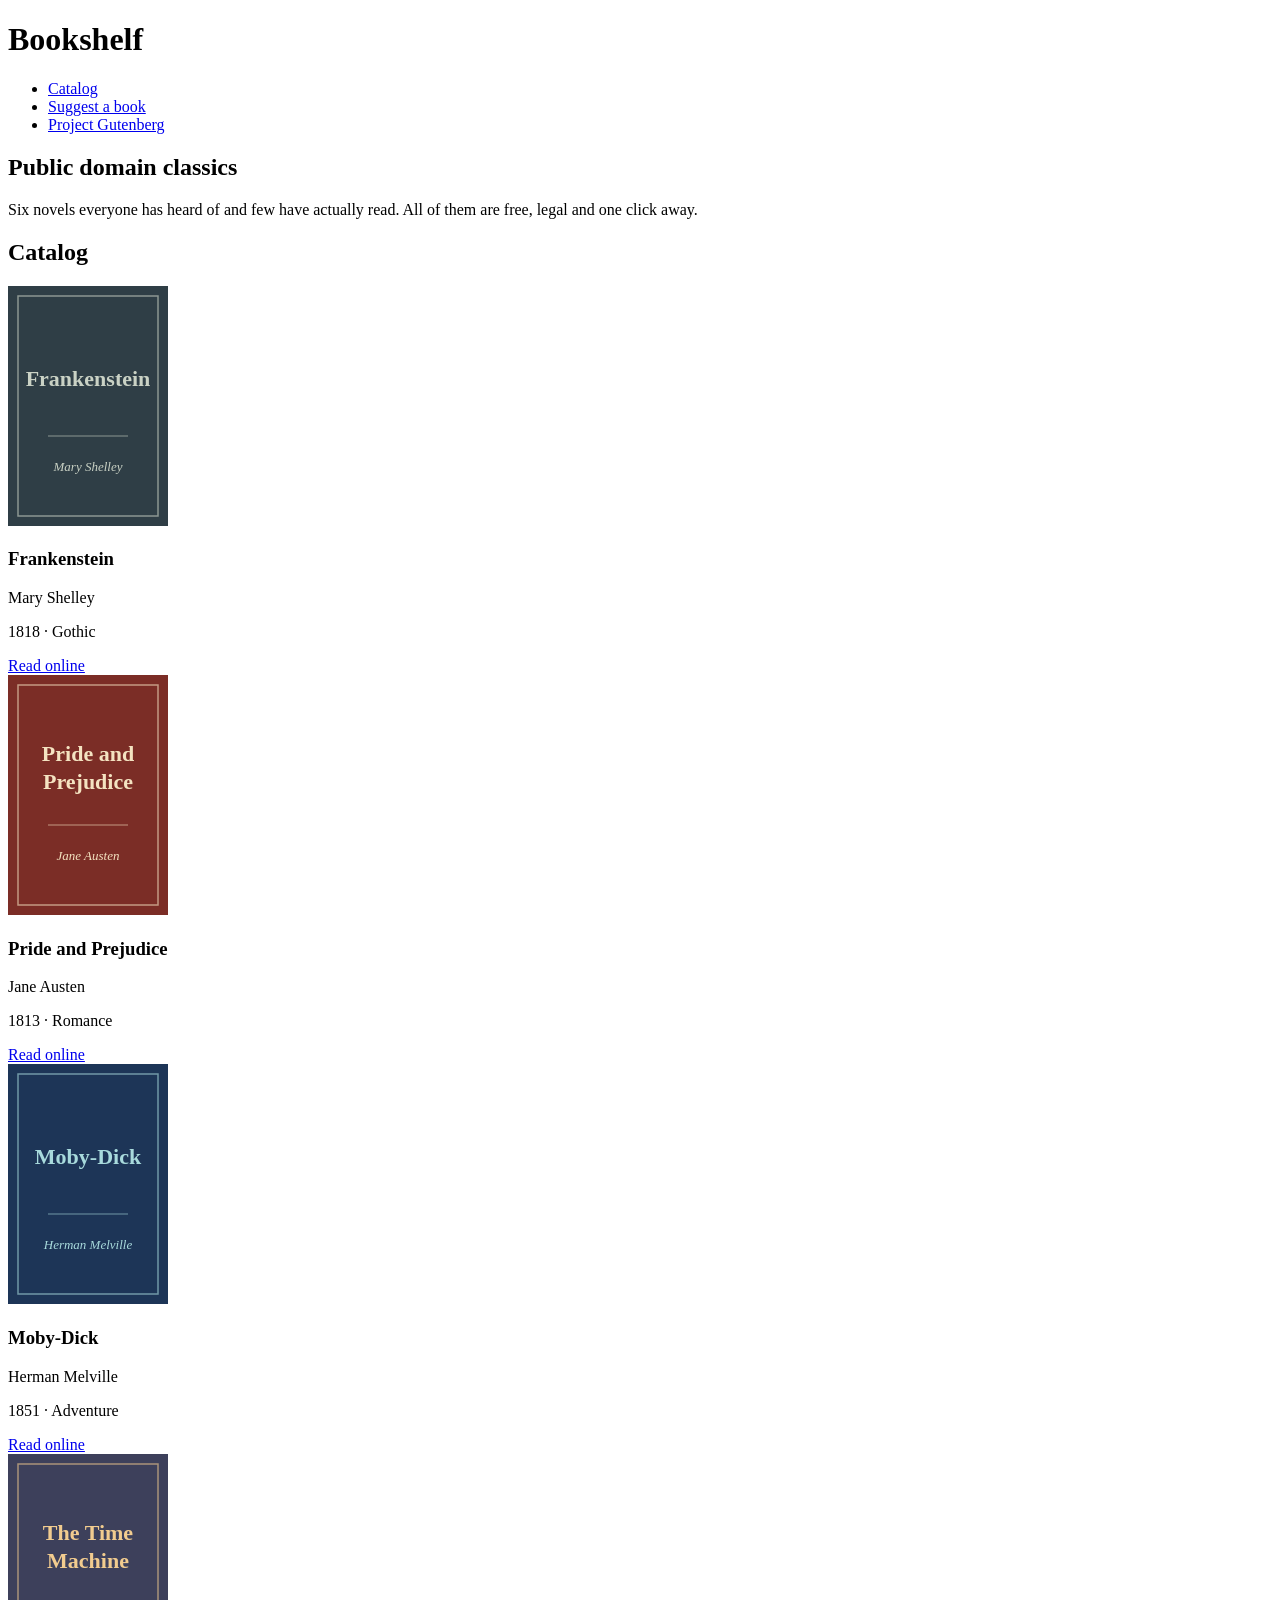
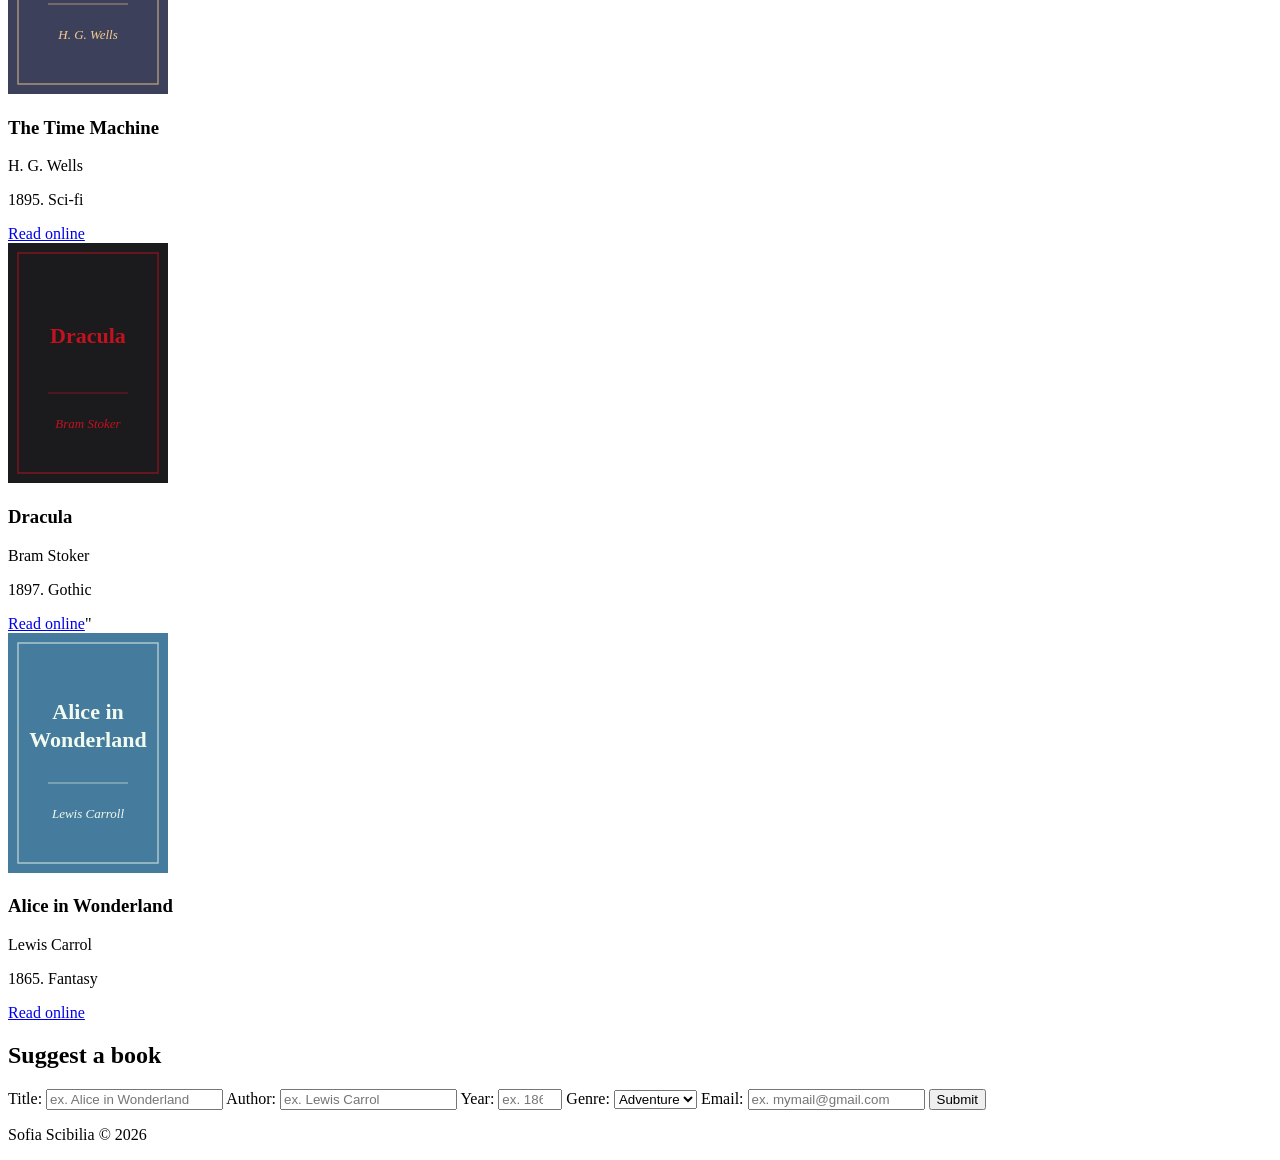
==== web-development/exercises/live labs/lab01/starter/index.html @ 5e3153b5 "Live lab 01 - HTML structure of the Bookshelf project" ====
<!doctype html>
<html lang="en">
  <head>
    <meta charset="UTF-8" />
    <meta name="viewport" content="width=device-width, initial-scale=1.0" />
    <title>Bookshelf</title>
    <link rel="stylesheet" href="css/style.css" />
  </head>
  <body>
    <header class="site-header">
      <h1 class="logo">Bookshelf</h1>
      <nav>
        <ul class="nav-list">
          <li><a href="#catalog" class="active">Catalog</a></li>
          <li><a href="#suggest">Suggest a book</a></li>
          <li><a href="https://www.gutenberg.org" target="_blank" rel="noopener">Project Gutenberg</a></li>
        </ul>
      </nav>
    </header>

    <main>
      <section class="intro">
        <h2>Public domain classics</h2>
        <p>Six novels everyone has heard of and few have actually read. All of them are free, legal and one click away.</p>
      </section>

      <section id="catalog" class="catalog">
        <h2>Catalog</h2>

        <!-- One card is done for you. Use it as a model. -->
        <article class="book-card">
          <img src="img/frankenstein.svg" alt="Cover of Frankenstein by Mary Shelley" width="160" height="240" />
          <h3>Frankenstein</h3>
          <p class="author">Mary Shelley</p>
          <p class="meta"><span class="year">1818</span> · <span class="genre">Gothic</span></p>
          <a href="https://www.gutenberg.org/ebooks/84" target="_blank" rel="noopener" class="btn">Read online</a>
        </article>

        <article class="book-card">
          <img src="img/pride-and-prejudice.svg" alt="Cover of Pride and Prejudice by Jane Austen" width="160" height="240" />
          <h3>Pride and Prejudice</h3>
          <p class="author">Jane Austen</p>
          <p class="meta"><span class="year">1813</span> · <span class="genre">Romance</span></p>
          <a href="https://www.gutenberg.org/ebooks/1342" target="_blank" rel="noopener" class="btn">Read online</a>
        </article>

        <article class="book-card featured">
          <img src="img/moby-dick.svg" alt="Cover of Moby-Dick by Herman Melville" width="160" height="240" />
          <h3>Moby-Dick</h3>
          <p class="author">Herman Melville</p>
          <p class="meta"><span class="year">1851</span> · <span class="genre">Adventure</span></p>
          <a href="https://www.gutenberg.org/ebooks/2701" target="_blank" rel="noopener" class="btn">Read online</a>
        </article>

        <article class="book-card">
          <img src="img/the-time-machine.svg" alt="Cover of The Time Machine by H. G. Wells" width="160" height="240" />
          <h3>The Time Machine</h3>
          <p class="author">H. G. Wells</p>
          <p class="meta"><span class="year">1895</span>. <span class="genre">Sci-fi</span></p>
          <a href="https://www.gutenberg.org/ebooks/35" target="_blank" rel="noopener" class="btn">Read online</a>
        </article>

        <article class="book-card">
          <img src="img/dracula.svg" alt="Cover of Dracula by Bram Stoker" width="160" height="240" />
          <h3>Dracula</h3>
          <p class="author">Bram Stoker</p>
          <p class="meta"><span class="year">1897</span>. <span class="genre">Gothic</span></p>
          <a href="https://www.gutenberg.org/ebooks/345" target="_blank" rel="noopener" class="btn">Read online</a>"
        </article>

        <article>
          <img src="img/alice-in-wonderland.svg" alt="Cover of Alice in Wonderland by Lewis Carrol" width="160" height="240" />
          <h3>Alice in Wonderland</h3>
          <p class="author">Lewis Carrol</p>
          <p class="year"><span class="year">1865</span>. <span>Fantasy</span></p>
          <a href="https://www.gutenberg.org/ebooks/11">Read online</a>
        </article>
      </section>

      <section id="suggest" class="suggest">
        <h2>Suggest a book</h2>
        <form>
          <label for="title">Title: </label>
          <input type="text" id="title" required placeholder="ex. Alice in Wonderland" />
          <label for="author">Author: </label>
          <input type="text" id="author" required placeholder="ex. Lewis Carrol" />
          <label for="year">Year: </label>
          <input type="number" id="year" min="1450" max="1929" placeholder="ex. 1865" />
          <label for="genre">Genre: </label>
          <select id="genre">
            <option>Adventure</option>
            <option>Gothic</option>
            <option>Romance</option>
            <option>Sci-fi</option>
            <option>Fantasy</option>
          </select>
          <label for="email">Email: </label>
          <input type="email" id="email" required placeholder="ex. mymail@gmail.com" />
          <button>Submit</button>
        </form>
      </section>
    </main>

    <footer class="site-footer">
      <p>Sofia Scibilia &copy 2026 </p>
    </footer>
  </body>
</html>
---- web-development/exercises/live labs/lab01/starter/css/style.css ----
/* =========================================================
   Bookshelf · Live Lab 1 · STARTER
   Work through the TODOs in order. Check every step in the
   browser (Live Server) and inspect it with DevTools.
   Palette:  navy #1d3557 · light blue #a8dadc · sand #f2cc8f
             brick #7b2d26 · paper #faf7f2
   ========================================================= */

/* TODO A — Universal selector
   Reset margin and padding on every element and set box-sizing: border-box. */


/* TODO B — Element selectors
   body: serif font, line-height 1.6, paper background, dark text.
   h1, h2, h3: sans-serif font.
   h2: brick color, some space below. */


/* TODO C — Header
   .site-header: navy background, light text, padding, centered text. */


/* TODO D — Navigation
   1. Descendant selector: links inside .site-header nav -> light blue, no underline.
   2. Child selector: .nav-list > li -> display: inline, no bullets, side margins.
   3. Pseudo-classes: :hover and :focus -> white + underline.
   4. The .active link -> sand color, bold. */


/* TODO E — Attribute selector + pseudo-element
   Every link with target="_blank" gets a " ↗" after it (use ::after and content). */


/* TODO F — main: max-width 720px, centered with margin auto, some padding. */


/* TODO G — Book cards
   .book-card: white background, thin border, rounded corners, padding,
   space below, centered text.
   .author: italic, grey.   .meta: smaller, grey.   .genre: uppercase. */


/* TODO H — Cascade & specificity
   1. .book-card.featured -> pale yellow background, sand border.
   2. Before writing it, predict: will it win against .book-card? Why?
   3. Try moving the rule ABOVE .book-card. Does anything change? */


/* TODO I — Buttons (.btn and button)
   Navy background, white text, no border, rounded, padding.
   :hover -> lighter blue (#457b9d). */


/* TODO J — Form
   Labels on their own line (display: block), bold.
   Inputs and select full width, padding, border, rounded.
   :focus -> visible outline.
   BONUS: red border on invalid fields, but only after the user typed
   something (hint: :invalid combined with :not(:placeholder-shown)). */


/* TODO K — Footer: centered, small grey text, top border. */
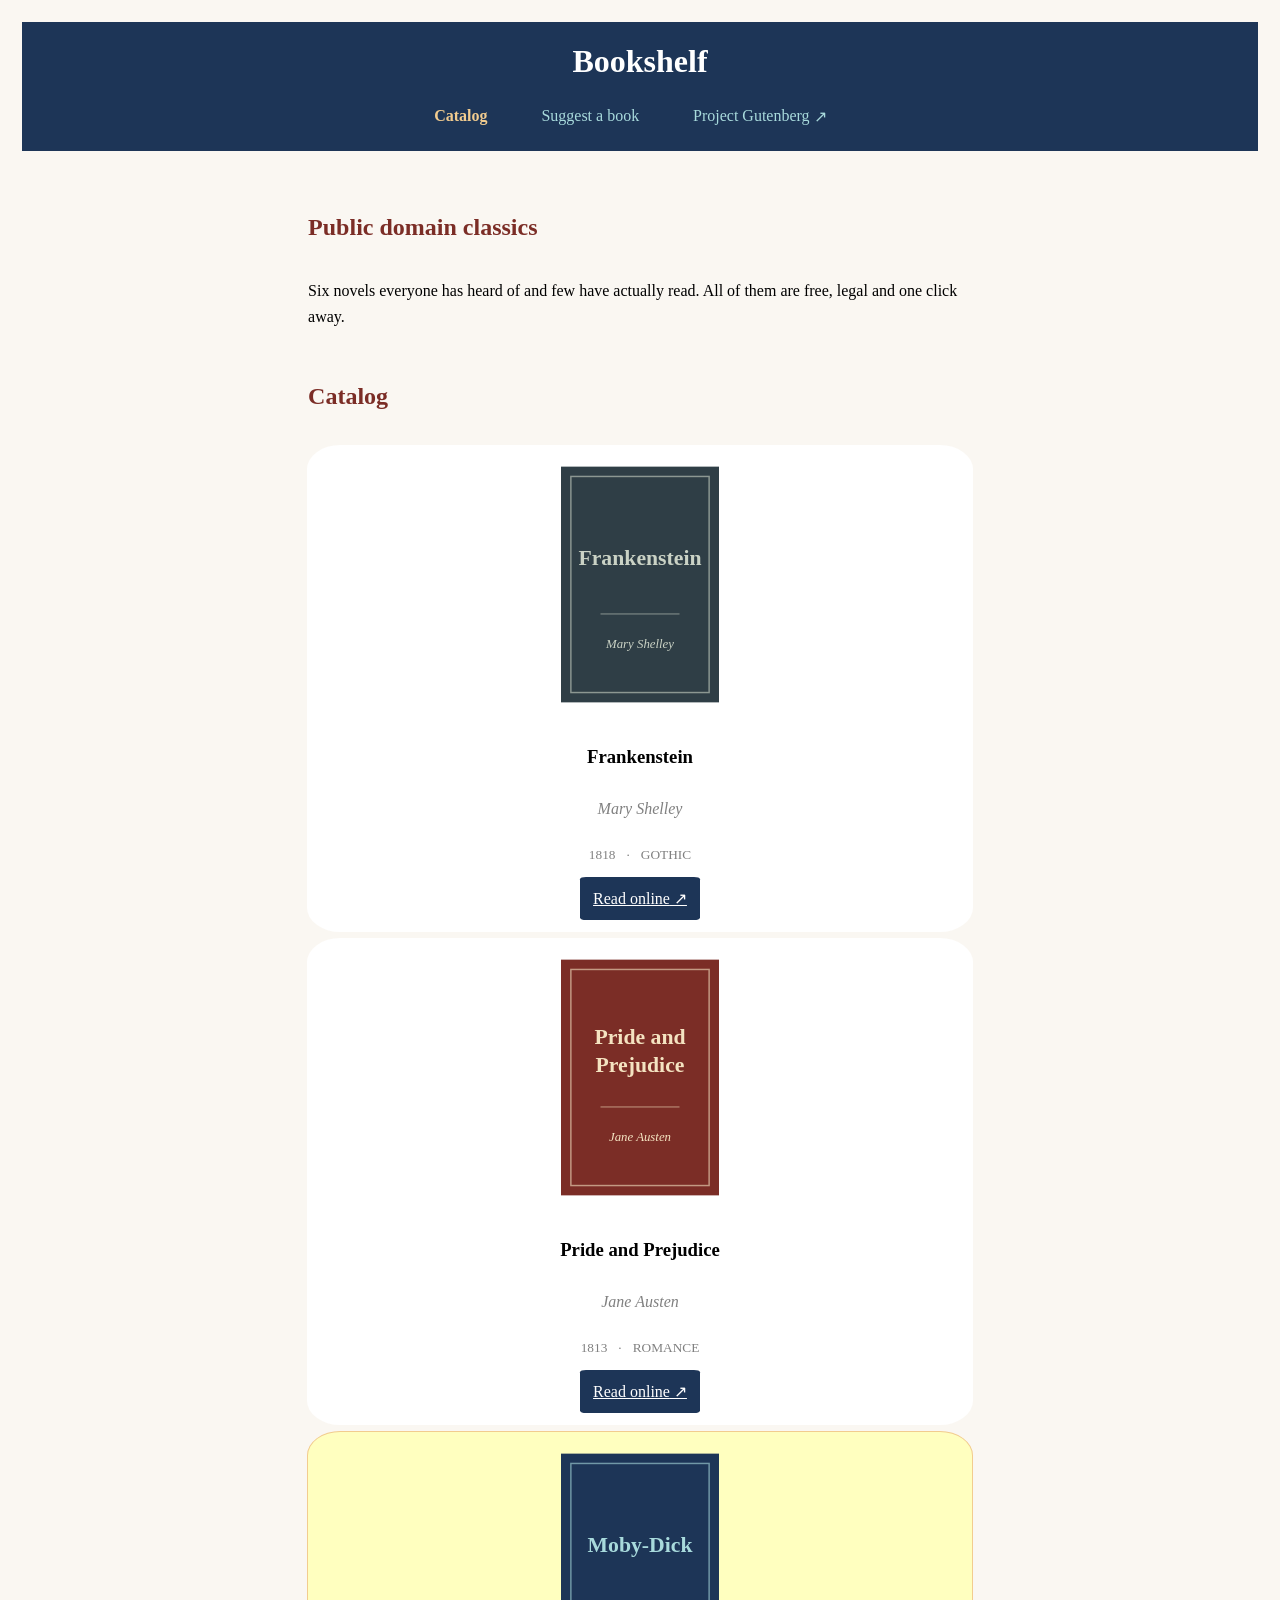
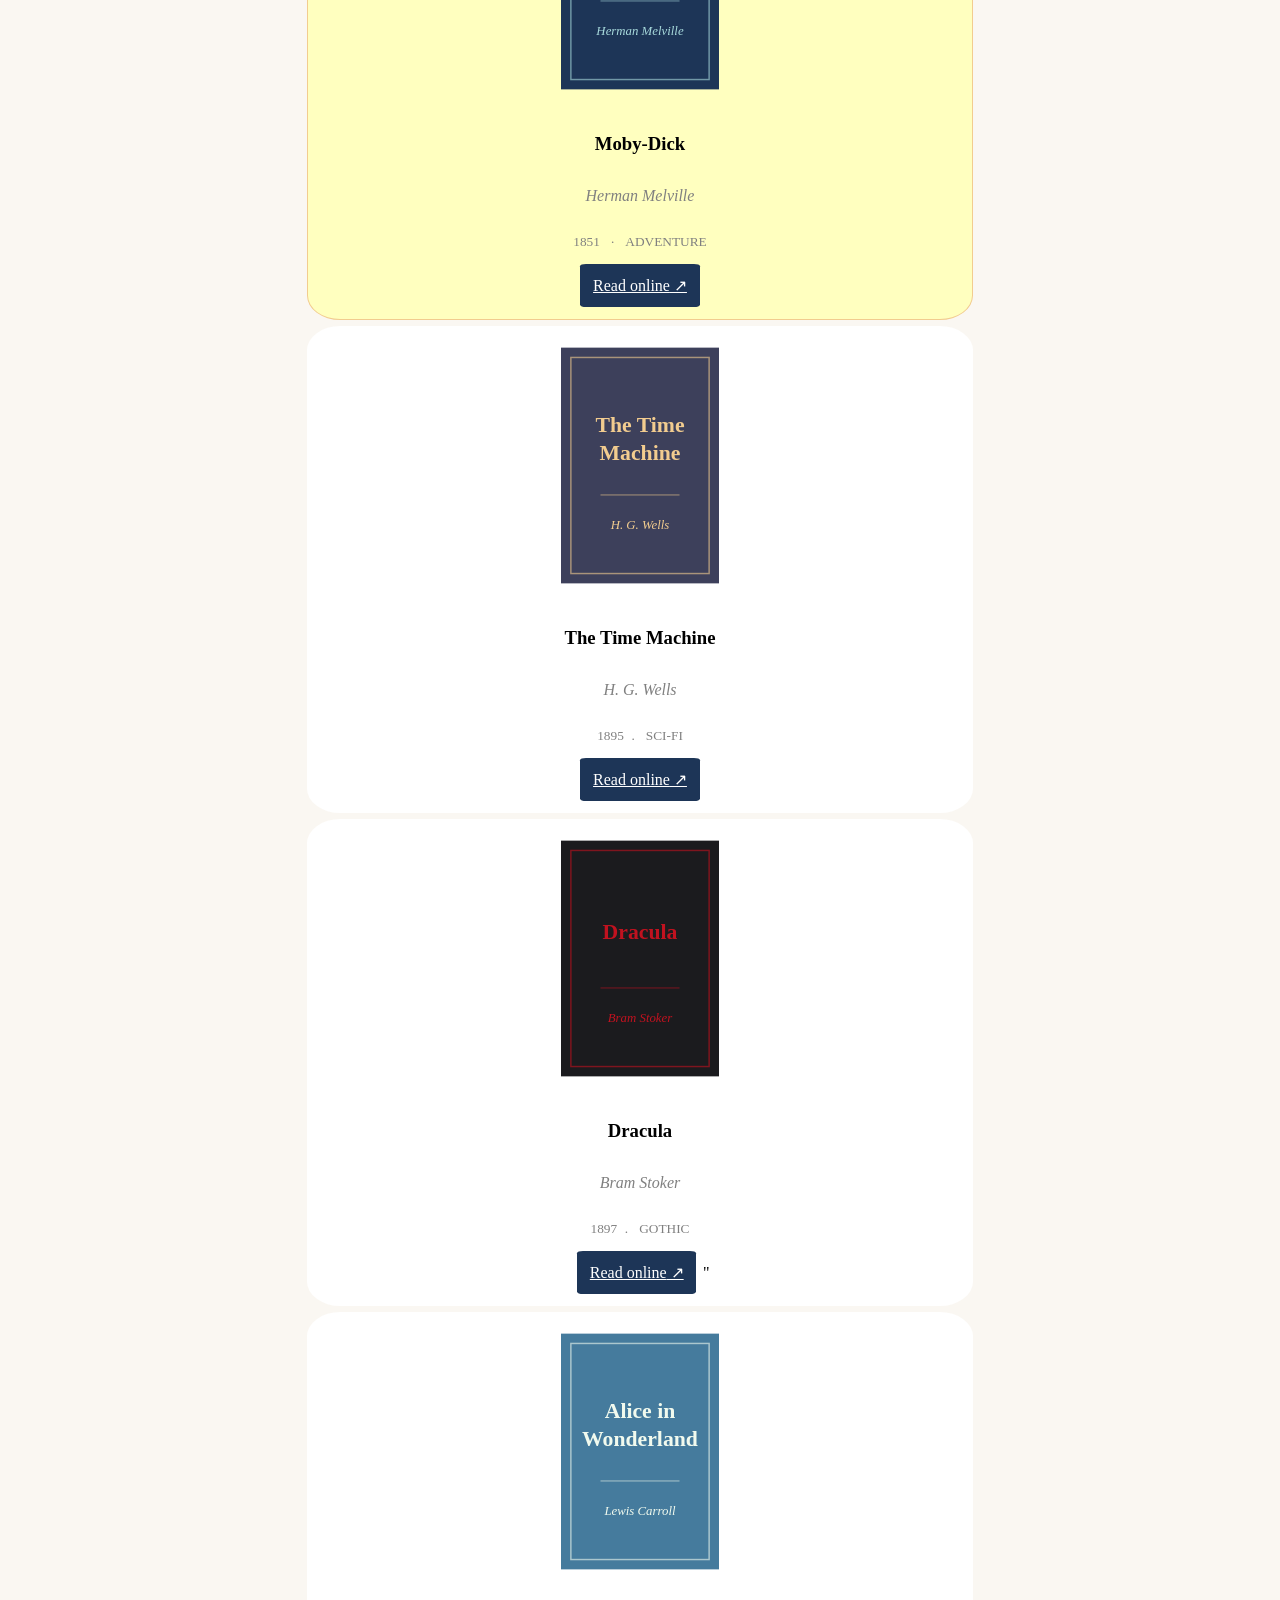
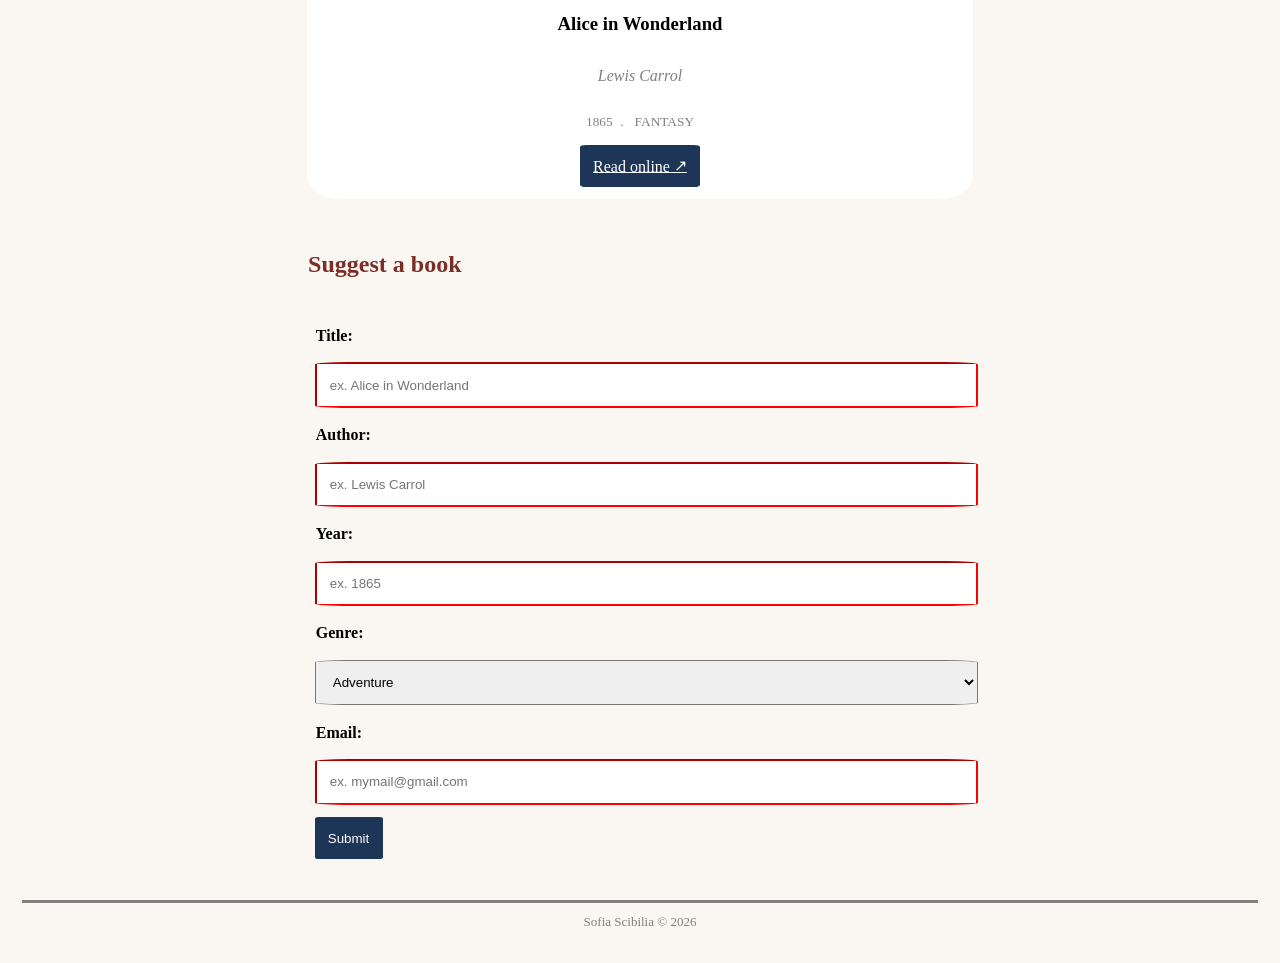
==== commit 909636dd: "Live lab 01 - added CSS to the HTML index.html" ====
--- a/web-development/exercises/live labs/lab01/starter/index.html
+++ b/web-development/exercises/live labs/lab01/starter/index.html
@@ -68,16 +68,16 @@
           <a href="https://www.gutenberg.org/ebooks/345" target="_blank" rel="noopener" class="btn">Read online</a>"
         </article>
 
-        <article>
+        <article class="book-card">
           <img src="img/alice-in-wonderland.svg" alt="Cover of Alice in Wonderland by Lewis Carrol" width="160" height="240" />
           <h3>Alice in Wonderland</h3>
           <p class="author">Lewis Carrol</p>
-          <p class="year"><span class="year">1865</span>. <span>Fantasy</span></p>
-          <a href="https://www.gutenberg.org/ebooks/11">Read online</a>
+          <p class="meta"><span class="year">1865</span>. <span class="genre">Fantasy</span></p>
+          <a href="https://www.gutenberg.org/ebooks/11" target="_blank" rel="noopener" class="btn">Read online</a>
         </article>
       </section>
 
-      <section id="suggest" class="suggest">
+      <section id="suggest-form" class="suggest-form">
         <h2>Suggest a book</h2>
         <form>
           <label for="title">Title: </label>
--- a/web-development/exercises/live labs/lab01/starter/css/style.css
+++ b/web-development/exercises/live labs/lab01/starter/css/style.css
@@ -1,62 +1,119 @@
-/* =========================================================
-   Bookshelf · Live Lab 1 · STARTER
-   Work through the TODOs in order. Check every step in the
-   browser (Live Server) and inspect it with DevTools.
-   Palette:  navy #1d3557 · light blue #a8dadc · sand #f2cc8f
-             brick #7b2d26 · paper #faf7f2
-   ========================================================= */
+* {
+   margin: 0.5vw;
+   padding: 0.1vw;
+   box-sizing: border-box;
+}
 
-/* TODO A — Universal selector
-   Reset margin and padding on every element and set box-sizing: border-box. */
+body {
+   font-family: Georgia, 'Times New Roman', Times, serif;
+   line-height: 1.6;
+   background-color: #faf7f2;
+   color: black;
+}
 
+h1, h2, h3 {
+   font-family: Arial, Helvetica, sans-serif sans-serif;
+}
 
-/* TODO B — Element selectors
-   body: serif font, line-height 1.6, paper background, dark text.
-   h1, h2, h3: sans-serif font.
-   h2: brick color, some space below. */
+h2 {
+   color: #7b2d26;
+   line-height: 3.5;
+}
 
+.site-header {
+   background-color: #1d3557;
+   color: white;
+   padding: 0.5vw;
+   text-align: center;
+   & nav a {
+      color: #a8dadc;
+      text-decoration: none;
+      &:hover, &:focus {
+         color: white;
+         text-decoration: underline;
+      }
+      &.active {
+         color: #f2cc8f;
+         font-weight: bold;
+      }
+   }
+}
 
-/* TODO C — Header
-   .site-header: navy background, light text, padding, centered text. */
+.nav-list li {
+   display: inline;
+   list-style-type: none;
+   margin-right: 2vw;
+}
 
+a[target="_blank"]::after {
+   content: " ↗";
+}
 
-/* TODO D — Navigation
-   1. Descendant selector: links inside .site-header nav -> light blue, no underline.
-   2. Child selector: .nav-list > li -> display: inline, no bullets, side margins.
-   3. Pseudo-classes: :hover and :focus -> white + underline.
-   4. The .active link -> sand color, bold. */
+main {
+   max-width: 720px;
+   margin: auto;
+   padding: 1vw;
+}
 
+.book-card {
+   background-color: white;
+   border: thin;
+   border-radius: 5%;
+   padding: 1vw;
+   line-height: 2.5;
+   text-align: center;
+   &.featured {
+      background-color: #FFFFBF;
+      border-style: solid;
+      border-color: #f2cc8f;
+   }
+}
 
-/* TODO E — Attribute selector + pseudo-element
-   Every link with target="_blank" gets a " ↗" after it (use ::after and content). */
+.author {
+   font-style: italic;
+   color: grey;
+}
 
+.meta {
+   font-size: smaller;
+   color:  grey;
+}
 
-/* TODO F — main: max-width 720px, centered with margin auto, some padding. */
+.genre {
+   text-transform: uppercase;
+}
 
+.btn, button {
+   background-color: #1d3557;
+   color: white;
+   border-style: none;
+   border-radius: 5%;
+   padding: 2%;
+   &:hover {
+      color: #457b9d;
+   }
+}
 
-/* TODO G — Book cards
-   .book-card: white background, thin border, rounded corners, padding,
-   space below, centered text.
-   .author: italic, grey.   .meta: smaller, grey.   .genre: uppercase. */
+label {
+   display: block;
+   font-weight: bold;
+}
 
+.suggest-form input, select {
+   width: 100%;
+   padding: 2%;
+   border-radius: 5%;
+   &:hover {
+      outline: auto;
+   }
+   &:invalid, &:placeholder-shown {
+      border-color: red;
+   }
+}
 
-/* TODO H — Cascade & specificity
-   1. .book-card.featured -> pale yellow background, sand border.
-   2. Before writing it, predict: will it win against .book-card? Why?
-   3. Try moving the rule ABOVE .book-card. Does anything change? */
-
-
-/* TODO I — Buttons (.btn and button)
-   Navy background, white text, no border, rounded, padding.
-   :hover -> lighter blue (#457b9d). */
-
-
-/* TODO J — Form
-   Labels on their own line (display: block), bold.
-   Inputs and select full width, padding, border, rounded.
-   :focus -> visible outline.
-   BONUS: red border on invalid fields, but only after the user typed
-   something (hint: :invalid combined with :not(:placeholder-shown)). */
-
-
-/* TODO K — Footer: centered, small grey text, top border. */
+footer {
+   text-align: center;
+   font-size: small;
+   color: grey;
+   border-top-style: solid;
+}
